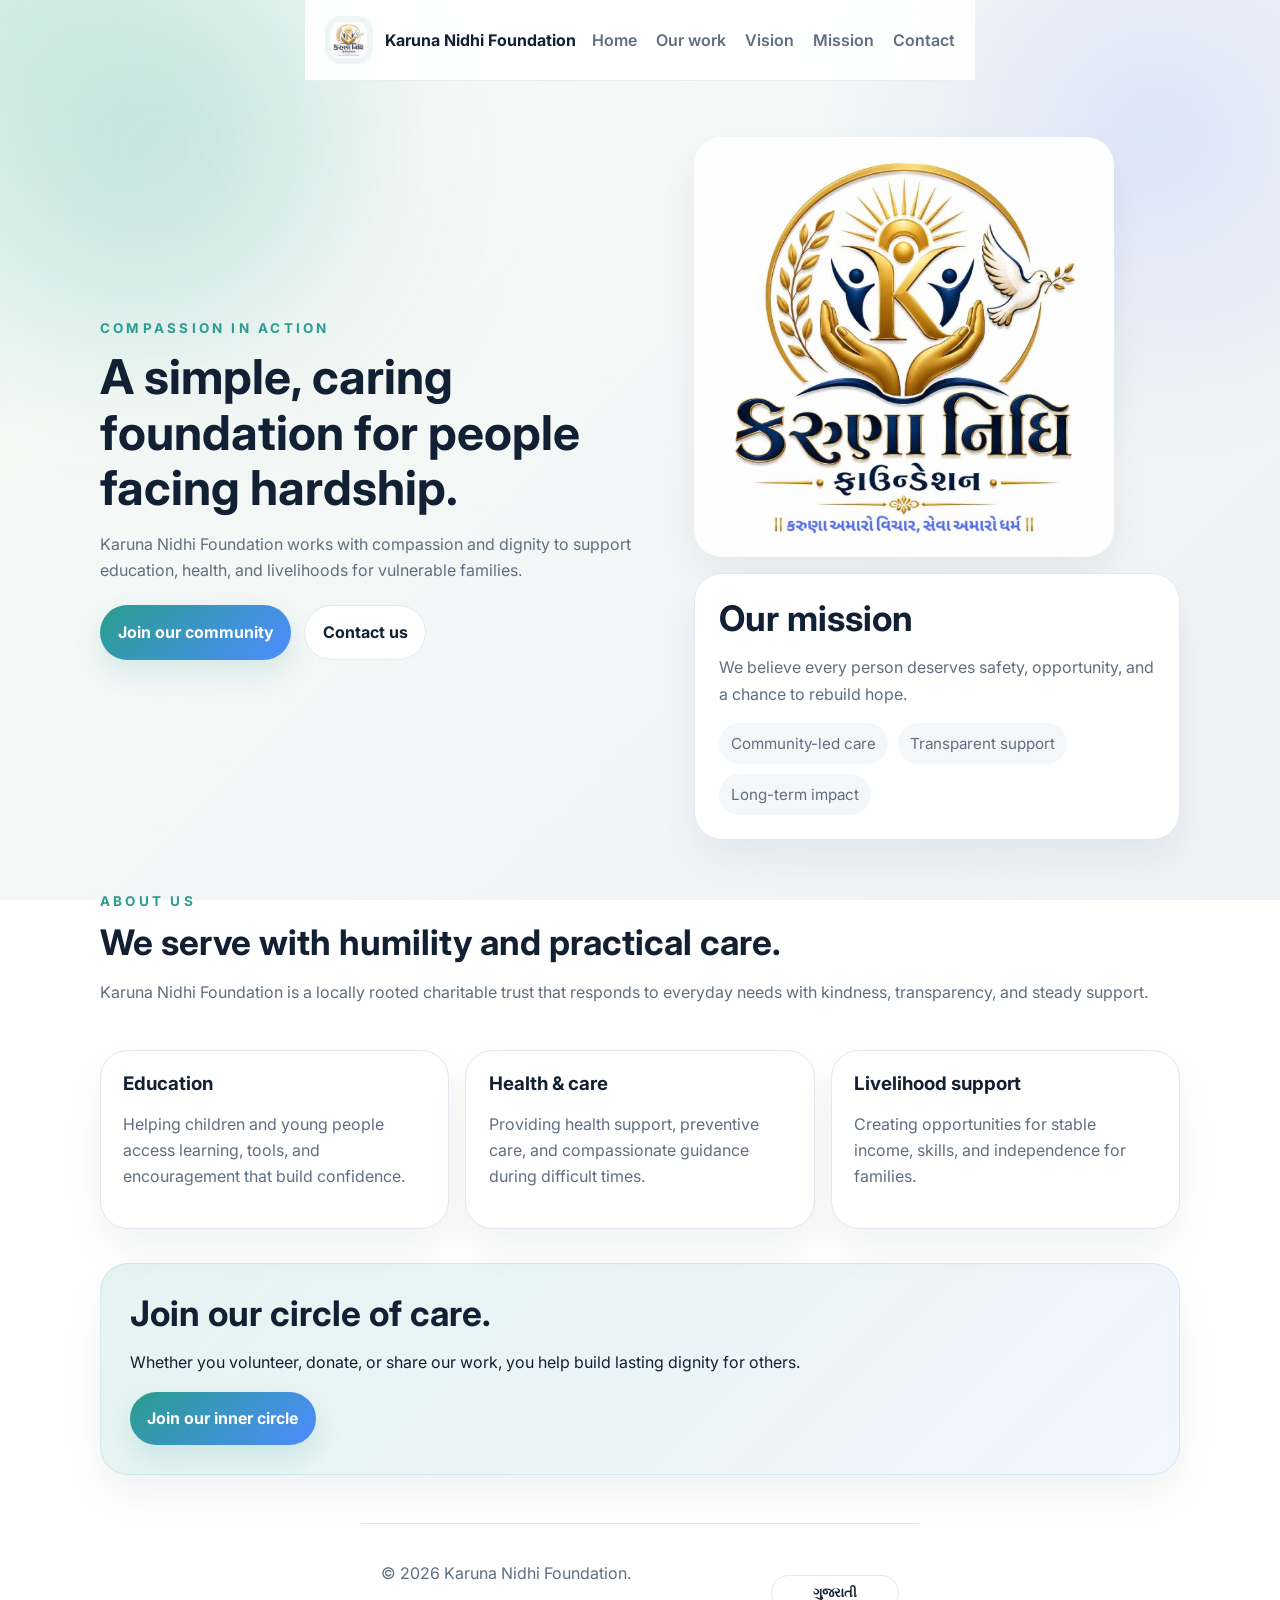
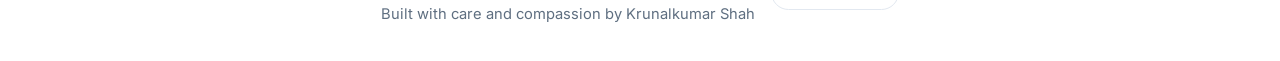
==== index.html @ cc4d49e0 "working website added" ====
<!DOCTYPE html>
<html lang="en">
  <head>
    <meta charset="UTF-8" />
    <meta name="viewport" content="width=device-width, initial-scale=1.0" />
    <meta
      name="description"
      content="Karuna Nidhi Foundation is a compassionate charitable trust supporting education, health, and livelihoods with care and dignity."
    />
    <title>Karuna Nidhi Foundation</title>
    <link rel="preconnect" href="https://fonts.googleapis.com" />
    <link rel="preconnect" href="https://fonts.gstatic.com" crossorigin />
    <link
      href="https://fonts.googleapis.com/css2?family=Inter:wght@400;500;600;700;800&family=Noto+Sans+Gujarati:wght@400;500;700&display=swap"
      rel="stylesheet"
    />
    <link rel="icon" type="image/x-icon" href="favicon.ico" />
    <link rel="icon" type="image/png" href="favicon.png" />
    <link rel="apple-touch-icon" href="apple-touch-icon.png" />
    <meta name="theme-color" content="#2a9d8f" />
    <link rel="stylesheet" href="styles.css" />
    <script type="application/ld+json">
      {
        "@context": "https://schema.org",
        "@type": "Organization",
        "name": "Karuna Nidhi Foundation",
        "logo": "favicon.png",
        "contactPoint": [
          {
            "@type": "ContactPoint",
            "contactType": "customer support",
            "telephone": "+917016039402",
            "email": "karunanidhi14577@gmail.com"
          }
        ]
      }
    </script>
  </head>
  <body data-page="home">
    <div class="site-shell">
      <header class="topbar">
        <a class="brand" href="index.html">
          <img class="brand-logo" src="Foundation_Logo.png" alt="Karuna Nidhi Foundation logo" />
          <span data-i18n="siteName">Karuna Nidhi Foundation</span>
        </a>
        <button class="nav-toggle" id="nav-toggle" aria-expanded="false" aria-label="Open navigation">
          <span></span>
          <span></span>
          <span></span>
        </button>
        <nav class="nav-links" aria-label="Primary navigation">
          <a href="index.html" data-i18n="nav.home">Home</a>
          <a href="index.html" data-i18n="nav.work">Our work</a>
          <a href="vision.html" data-i18n="nav.vision">Vision</a>
          <a href="mission.html" data-i18n="nav.mission">Mission</a>
          <a href="contact.html" data-i18n="nav.contact">Contact</a>
        </nav>
      </header>

      <main>
        <section class="hero fade-in">
          <div>
            <p class="eyebrow" data-i18n="eyebrow">Compassion in action</p>
            <h1 data-i18n="heroTitle">A simple, caring foundation for people facing hardship.</h1>
            <p class="hero-text" data-i18n="heroText">
              Karuna Nidhi Foundation works with compassion and dignity to support education,
              health, and livelihoods for vulnerable families.
            </p>
            <div class="actions">
              <a class="btn btn-primary" href="https://chat.whatsapp.com/Kzn2kFphP856iG3ND33YXG?s=sw&p=a&ilr=0" target="_blank" rel="noreferrer" data-i18n="ctaPrimary">Join our community</a>
              <a class="btn btn-secondary" href="contact.html" data-i18n="ctaSecondary">Contact us</a>
            </div>
          </div>
          <div class="hero-visual fade-in" style="animation-delay: 0.15s;">
            <img src="Foundation_Logo.png" alt="Karuna Nidhi Foundation community photo" />
            <div class="hero-card fade-in" style="animation-delay: 0.25s;">
              <h2 data-i18n="missionTitle">Our mission</h2>
              <p data-i18n="missionText">
                We believe every person deserves safety, opportunity, and a chance to rebuild hope.
              </p>
              <ul class="pill-list">
                <li data-i18n="pillOne">Community-led care</li>
                <li data-i18n="pillTwo">Transparent support</li>
                <li data-i18n="pillThree">Long-term impact</li>
              </ul>
            </div>
          </div>
        </section>

        <section class="section">
          <div class="section-head">
            <p class="eyebrow" data-i18n="aboutEyebrow">About us</p>
            <h2 data-i18n="aboutTitle">We serve with humility and practical care.</h2>
          </div>
          <p class="section-body" data-i18n="aboutText">
            Karuna Nidhi Foundation is a locally rooted charitable trust that responds to everyday needs with kindness, transparency, and steady support.
          </p>
        </section>

        <section class="section cards">
          <article class="card">
            <h3 data-i18n="focus1Title">Education</h3>
            <p data-i18n="focus1Text">Helping children and young people access learning, tools, and encouragement that build confidence.</p>
          </article>
          <article class="card">
            <h3 data-i18n="focus2Title">Health & care</h3>
            <p data-i18n="focus2Text">Providing health support, preventive care, and compassionate guidance during difficult times.</p>
          </article>
          <article class="card">
            <h3 data-i18n="focus3Title">Livelihood support</h3>
            <p data-i18n="focus3Text">Creating opportunities for stable income, skills, and independence for families.</p>
          </article>
        </section>

        <section class="section cta-banner">
          <h2 data-i18n="ctaSectionTitle">Join our circle of care.</h2>
          <p data-i18n="ctaSectionText">Whether you volunteer, donate, or share our work, you help build lasting dignity for others.</p>
          <a class="btn btn-primary" href="https://chat.whatsapp.com/Kzn2kFphP856iG3ND33YXG?s=sw&p=a&ilr=0" target="_blank" rel="noreferrer" data-i18n="ctaSectionButton">Join our inner circle</a>
        </section>
      </main>

      <footer class="footer">
        <div>
          <p data-i18n="footerText">© 2026 Karuna Nidhi Foundation.</p>
          <p class="footer-credit"><span data-i18n="footerCreditPrefix">Built with care and compassion by</span> <a href="https://krunalkumar.vercel.app" target="_blank" rel="noreferrer">Krunalkumar Shah</a></p>
        </div>
        <button id="lang-toggle" class="lang-toggle" type="button" aria-label="Switch language">ગુજરાતી</button>
      </footer>
    </div>

    <script src="script.js"></script>
  </body>
</html>
---- styles.css ----
:root {
  color-scheme: light;
  --bg: #f6f5ef;
  --panel: #ffffff;
  --text: #122033;
  --muted: #5f6f81;
  --accent: #2a9d8f;
  --accent-2: #4d8cff;
  --border: #e2e8f0;
  --shadow: 0 20px 40px rgba(18, 32, 51, 0.06);
}

* {
  box-sizing: border-box;
}

html,
body {
  height: 100%;
}

html {
  scroll-behavior: smooth;
}

body {
  margin: 0;
  font-family: 'Inter', 'Noto Sans Gujarati', system-ui, sans-serif;
  color: var(--text);
  background:
    radial-gradient(circle at top left, rgba(84, 197, 156, 0.18), transparent 28%),
    radial-gradient(circle at 90% 15%, rgba(92, 130, 255, 0.14), transparent 24%),
    linear-gradient(135deg, #f7fbf7 0%, #eef2f6 100%);
  background-attachment: fixed;
  line-height: 1.65;
  min-height: 100%;
  position: relative;
  overflow-x: hidden;
  display: flex;
  flex-direction: column;
}

body::before,
body::after {
  content: '';
  position: absolute;
  z-index: 0;
  pointer-events: none;
}

body::before {
  width: 520px;
  height: 520px;
  top: -12%;
  left: -8%;
  border-radius: 50%;
  background: radial-gradient(circle, rgba(42, 157, 143, 0.28) 0%, rgba(42, 157, 143, 0) 70%);
  filter: blur(90px);
  animation: drift-slow-1 24s ease-in-out infinite;
}

body::after {
  width: 120%;
  height: 120%;
  top: -18%;
  left: -15%;
  background-image:
    radial-gradient(circle, rgba(255, 255, 255, 0.28) 1px, transparent 1px),
    radial-gradient(circle, rgba(92, 130, 255, 0.08) 1px, transparent 1px),
    radial-gradient(circle, rgba(234, 145, 76, 0.08) 1px, transparent 1px);
  background-size: 32px 32px, 64px 64px, 96px 96px;
  opacity: 0.4;
  animation: drift-dots 30s linear infinite;
}

@keyframes drift-slow-1 {
  0%, 100% { transform: translate(0, 0) scale(1); }
  50% { transform: translate(24px, 18px) scale(1.02); }
}

@keyframes drift-dots {
  0% { transform: translate(0, 0); }
  100% { transform: translate(36px, 36px); }
}

.site-shell {
  position: relative;
  z-index: 1;
  min-height: 100vh;
  display: flex;
  flex-direction: column;
}

main {
  flex: 1;
}

img {
  max-width: 100%;
  display: block;
}

.topbar {
  display: flex;
  align-items: center;
  justify-content: space-between;
  gap: 1rem;
  max-width: 1120px;
  margin: 0 auto;
  padding: 1rem 1.25rem;
  background: rgba(255, 255, 255, 0.92);
  border-bottom: 1px solid #e8edf2;
  backdrop-filter: blur(12px);
}

.brand {
  display: inline-flex;
  align-items: center;
  gap: 0.75rem;
  color: var(--text);
  text-decoration: none;
  font-weight: 700;
}

.brand-logo {
  width: 3rem;
  height: 3rem;
  object-fit: contain;
  border-radius: 1rem;
  background: rgba(42, 157, 143, 0.08);
  padding: 0.35rem;
}

.text-small {
  margin: 0 0 0.75rem;
  color: var(--accent);
  font-size: 0.85rem;
  letter-spacing: 0.08em;
  text-transform: uppercase;
  font-weight: 700;
}

.hero-visual {
  display: grid;
  gap: 1rem;
  align-items: start;
}

.hero-visual img {
  width: 100%;
  max-width: 420px;
  height: auto;
  min-height: 260px;
  border-radius: 1.75rem;
  box-shadow: var(--shadow);
  object-fit: cover;
}

.hero {
  align-items: start;
}

.image-highlight {
  display: grid;
  grid-template-columns: 1.1fr 0.9fr;
  gap: 2rem;
  align-items: center;
  margin: 1.5rem 0;
}

.image-card img {
  width: 100%;
  border-radius: 1.75rem;
  box-shadow: var(--shadow);
  object-fit: cover;
}

.image-text h2 {
  margin-bottom: 0.85rem;
}

.image-text p {
  color: var(--muted);
}

.hero-card {
  padding: 1.8rem;
}

.brand-badge {
  display: inline-grid;
  place-items: center;
  width: 2rem;
  height: 2rem;
  border-radius: 999px;
  background: linear-gradient(135deg, var(--accent), var(--accent-2));
  color: white;
}

.nav-links {
  display: flex;
  gap: 1.2rem;
  align-items: center;
}

.nav-links a {
  color: var(--muted);
  text-decoration: none;
  font-weight: 600;
}

.nav-links a:hover {
  color: var(--text);
}

.lang-toggle {
  border: 1px solid var(--border);
  background: var(--panel);
  color: var(--text);
  border-radius: 999px;
  padding: 0.55rem 0.9rem;
  font-weight: 600;
  cursor: pointer;
  min-width: 8rem;
}

.footer {
  display: flex;
  justify-content: space-between;
  align-items: center;
  max-width: 1120px;
  margin: 0 auto;
  padding: 1.25rem;
  color: var(--muted);
  border-top: 1px solid var(--border);
  background: rgba(255,255,255,0.95);
  gap: 1rem;
}

.footer-actions {
  display: flex;
  align-items: center;
  gap: 1rem;
}

.nav-toggle {
  display: none;
  width: 2rem;
  height: 2rem;
  border: none;
  background: transparent;
  cursor: pointer;
  flex-direction: column;
  justify-content: space-between;
  padding: 0;
}

.nav-toggle span {
  display: block;
  width: 100%;
  height: 2px;
  background: var(--text);
  border-radius: 999px;
}

main {
  max-width: 1120px;
  margin: 0 auto;
  padding: 1rem 1.25rem 3rem;
}

.hero {
  display: grid;
  grid-template-columns: 1.1fr 0.95fr;
  gap: 2rem;
  align-items: center;
  padding: 2.5rem 0 2rem;
  min-height: 620px;
}

.eyebrow {
  margin: 0 0 0.65rem;
  color: var(--accent);
  font-size: 0.84rem;
  font-weight: 700;
  letter-spacing: 0.24em;
  text-transform: uppercase;
}

h1,
h2,
h3 {
  line-height: 1.15;
  margin: 0 0 0.75rem;
}

h1 {
  font-size: clamp(2.1rem, 4vw, 3rem);
}

h2 {
  font-size: clamp(1.6rem, 3vw, 2.2rem);
}

.hero-text,
.section-body,
.card p,
.cta-banner p,
.hero-card p,
.post-card p {
  color: var(--muted);
  font-size: 1rem;
}

.actions {
  display: flex;
  flex-wrap: wrap;
  gap: 0.8rem;
  margin-top: 1.3rem;
}

.btn {
  display: inline-flex;
  align-items: center;
  justify-content: center;
  border-radius: 999px;
  padding: 0.85rem 1.1rem;
  text-decoration: none;
  font-weight: 700;
}

.btn-primary {
  color: white;
  background: linear-gradient(135deg, var(--accent), var(--accent-2));
  box-shadow: 0 12px 30px rgba(42, 157, 143, 0.16);
}

.btn-secondary {
  color: var(--text);
  border: 1px solid var(--border);
  background: var(--panel);
}

.btn-primary,
.btn-secondary {
  opacity: 0;
  transform: translateY(10px);
  animation: fadeInUp 0.9s ease-out forwards;
}

.btn-primary {
  animation-delay: 0.4s;
}

.btn-secondary {
  animation-delay: 0.45s;
}

.hero-card,
.card,
.cta-banner,
.post-card {
  background: var(--panel);
  border: 1px solid var(--border);
  border-radius: 1.75rem;
  box-shadow: var(--shadow);
}

.hero-card {
  padding: 1.5rem;
}

.pill-list {
  display: flex;
  flex-wrap: wrap;
  gap: 0.6rem;
  list-style: none;
  padding: 0;
  margin: 1rem 0 0;
}

.pill-list li {
  padding: 0.5rem 0.75rem;
  border-radius: 999px;
  background: #f4f7f9;
  color: var(--muted);
  font-size: 0.95rem;
}

.section {
  padding: 1.1rem 0 0.7rem;
}

.section-head {
  margin-bottom: 0.5rem;
}

.cards {
  display: grid;
  grid-template-columns: repeat(auto-fit, minmax(240px, 1fr));
  gap: 1rem;
}

.card,
.post-card {
  padding: 1.4rem;
}

.cta-banner {
  padding: 1.8rem;
  margin-top: 1.4rem;
  background: linear-gradient(135deg, rgba(42, 157, 143, 0.12), rgba(77, 140, 255, 0.08));
  border: 1px solid rgba(42, 157, 143, 0.12);
}

.cta-banner h2,
.cta-banner p {
  color: var(--text);
}

.contact-page {
  display: grid;
  gap: 1rem;
  margin-top: 1rem;
}

.contact-card {
  background: var(--panel);
  border: 1px solid var(--border);
  border-radius: 1.25rem;
  box-shadow: var(--shadow);
  padding: 1.4rem;
}

.contact-row {
  display: grid;
  gap: 1rem;
}

.contact-row div {
  background: #faf9f6;
  border-radius: 1rem;
  padding: 1rem;
}

.contact-row strong {
  display: block;
  margin-bottom: 0.45rem;
  color: var(--text);
}

.contact-fields {
  display: grid;
  gap: 1rem;
}

.field {
  display: grid;
  gap: 0.45rem;
}

.field label {
  font-weight: 600;
  color: var(--text);
}

.field input,
.field textarea {
  width: 100%;
  padding: 0.9rem 1rem;
  border-radius: 0.95rem;
  border: 1px solid var(--border);
  background: #faf9f7;
  color: var(--text);
  font: inherit;
}

.field input:focus,
.field textarea:focus {
  outline: none;
  border-color: var(--accent);
  box-shadow: 0 0 0 4px rgba(42, 157, 143, 0.08);
}

.submit-row {
  display: flex;
  justify-content: flex-start;
}

.submit-row .btn {
  width: auto;
}

.team-card {
  background: var(--panel);
  border: 1px solid var(--border);
  border-radius: 1.25rem;
  box-shadow: var(--shadow);
  padding: 1.2rem;
}

.team-photo {
  width: 4rem;
  height: 4rem;
  margin-bottom: 1rem;
  border-radius: 50%;
  background: linear-gradient(135deg, rgba(42, 157, 143, 0.12), rgba(77, 140, 255, 0.12));
}

.team-content {
  display: grid;
  gap: 0.6rem;
}

.team-role {
  color: var(--accent);
  font-weight: 700;
  font-size: 0.9rem;
  margin-bottom: 0.35rem;
}

.footer {
  display: flex;
  justify-content: space-between;
  align-items: center;
  max-width: 1120px;
  margin: 0 auto;
  padding: 1.25rem;
  color: var(--muted);
  border-top: 1px solid var(--border);
  background: rgba(255,255,255,0.95);
}

.footer a {
  color: var(--muted);
  text-decoration: none;
}

.footer-credit {
  font-size: 0.92rem;
  color: var(--muted);
}

.page-intro {
  margin-bottom: 1rem;
}

.post-grid,
.team-grid {
  display: grid;
  grid-template-columns: repeat(3, minmax(0, 1fr));
  gap: 1rem;
}

.team-card {
  background: var(--panel);
  border: 1px solid var(--border);
  border-radius: 1.25rem;
  box-shadow: var(--shadow);
  padding: 1.2rem;
}

.team-role {
  color: var(--accent);
  font-weight: 700;
  font-size: 0.9rem;
  margin-bottom: 0.35rem;
}

@media (max-width: 900px) {
  .hero,
  .cards,
  .post-grid,
  .team-grid {
    grid-template-columns: 1fr;
  }

  .footer {
    flex-direction: column;
    align-items: flex-start;
    gap: 0.5rem;
  }
}

.fade-in {
  opacity: 0;
  transform: translateY(16px);
  animation: fadeInUp 0.9s ease-out forwards;
}

@keyframes fadeInUp {
  to {
    opacity: 1;
    transform: translateY(0);
  }
}

@media (max-width: 720px) {
  .topbar {
    flex-wrap: wrap;
    justify-content: space-between;
  }

  .nav-links {
    order: 3;
    width: 100%;
    flex-direction: column;
    align-items: stretch;
    gap: 0.65rem;
    display: none;
    margin-top: 0.75rem;
  }

  .nav-links.open {
    display: flex;
  }

  .nav-toggle {
    display: flex;
  }

  .hero {
    padding-top: 2rem;
  }

  .team-card {
    display: grid;
    grid-template-columns: auto 1fr;
    gap: 1rem;
    align-items: center;
  }
}
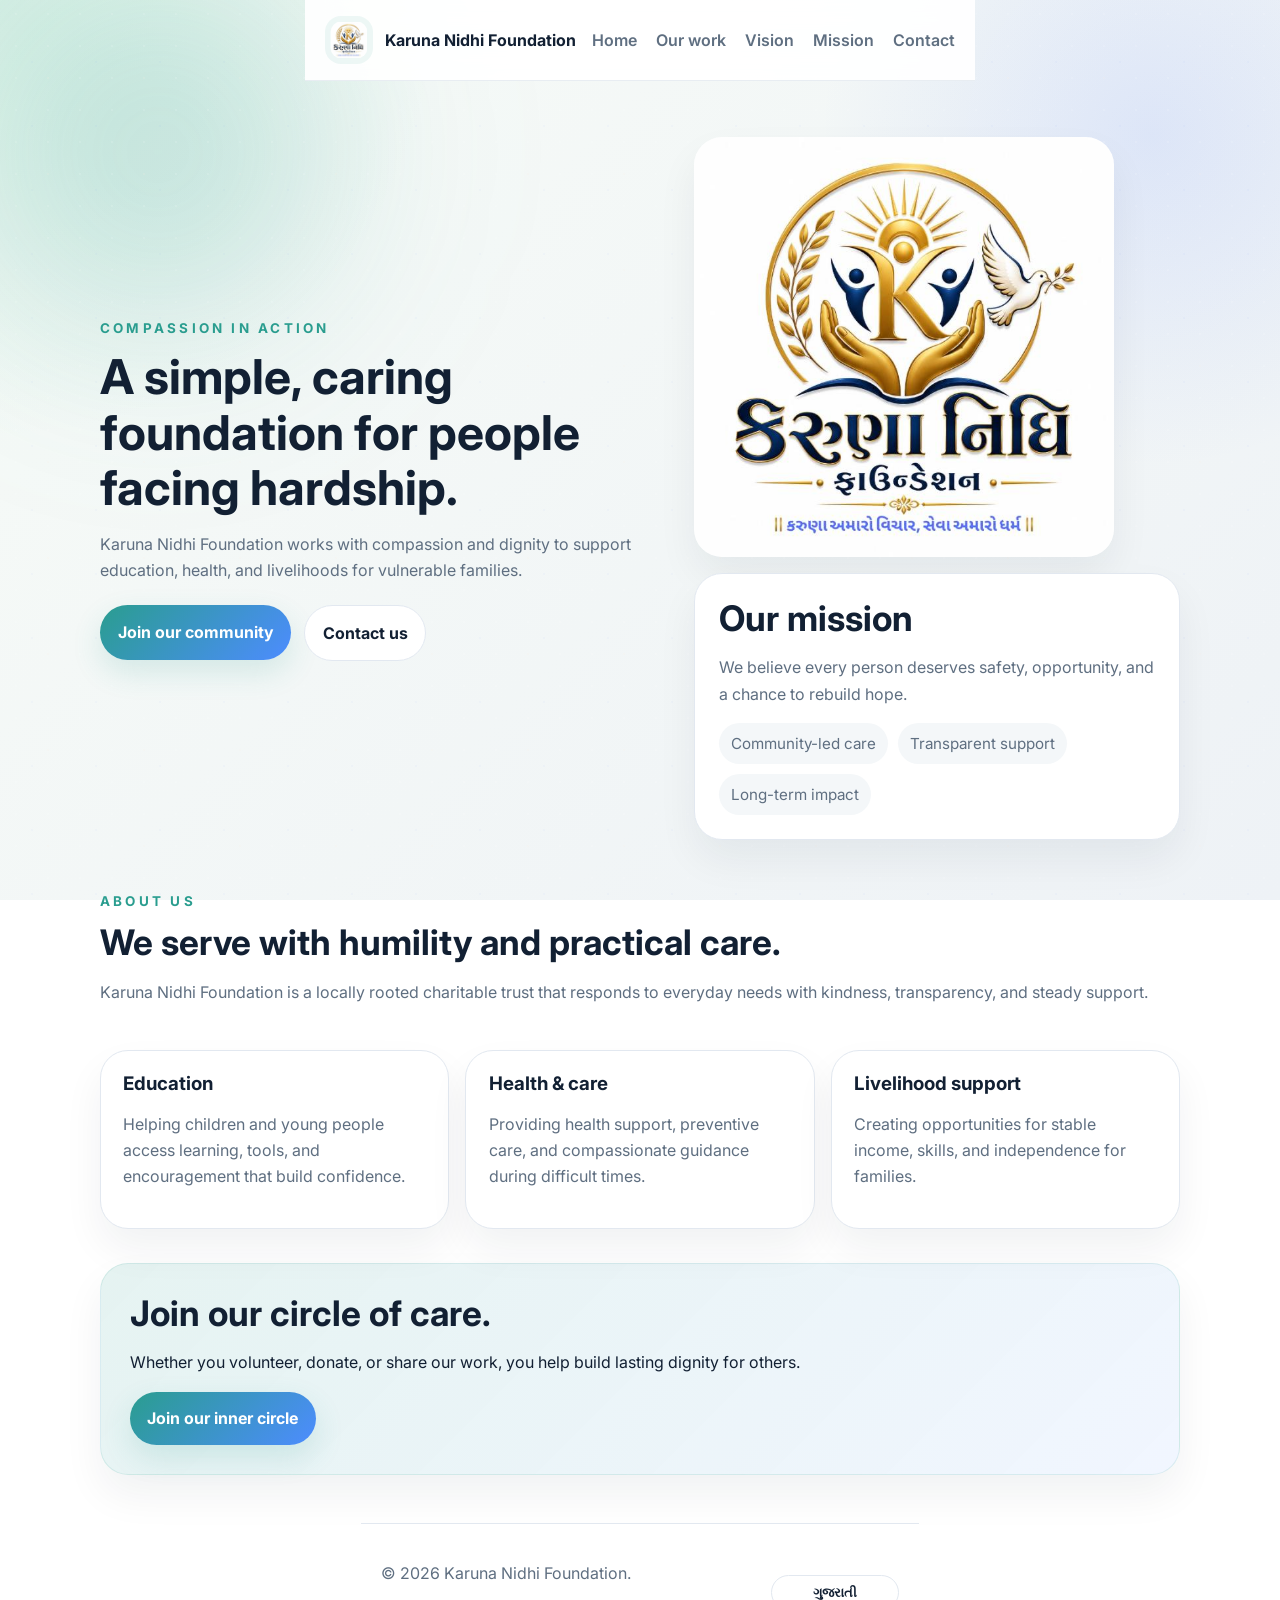
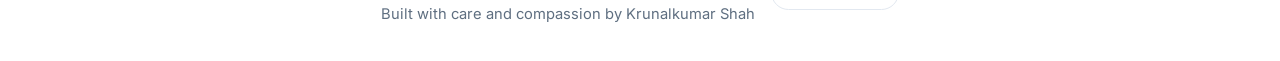
==== commit b55aee99: "Update 'Our work' link to Instagram" ====
--- a/index.html
+++ b/index.html
@@ -50,7 +50,7 @@
         </button>
         <nav class="nav-links" aria-label="Primary navigation">
           <a href="index.html" data-i18n="nav.home">Home</a>
-          <a href="index.html" data-i18n="nav.work">Our work</a>
+          <a href="https://www.instagram.com/karuna_nidhi_foundation/" data-i18n="nav.work">Our Work</a>
           <a href="vision.html" data-i18n="nav.vision">Vision</a>
           <a href="mission.html" data-i18n="nav.mission">Mission</a>
           <a href="contact.html" data-i18n="nav.contact">Contact</a>
